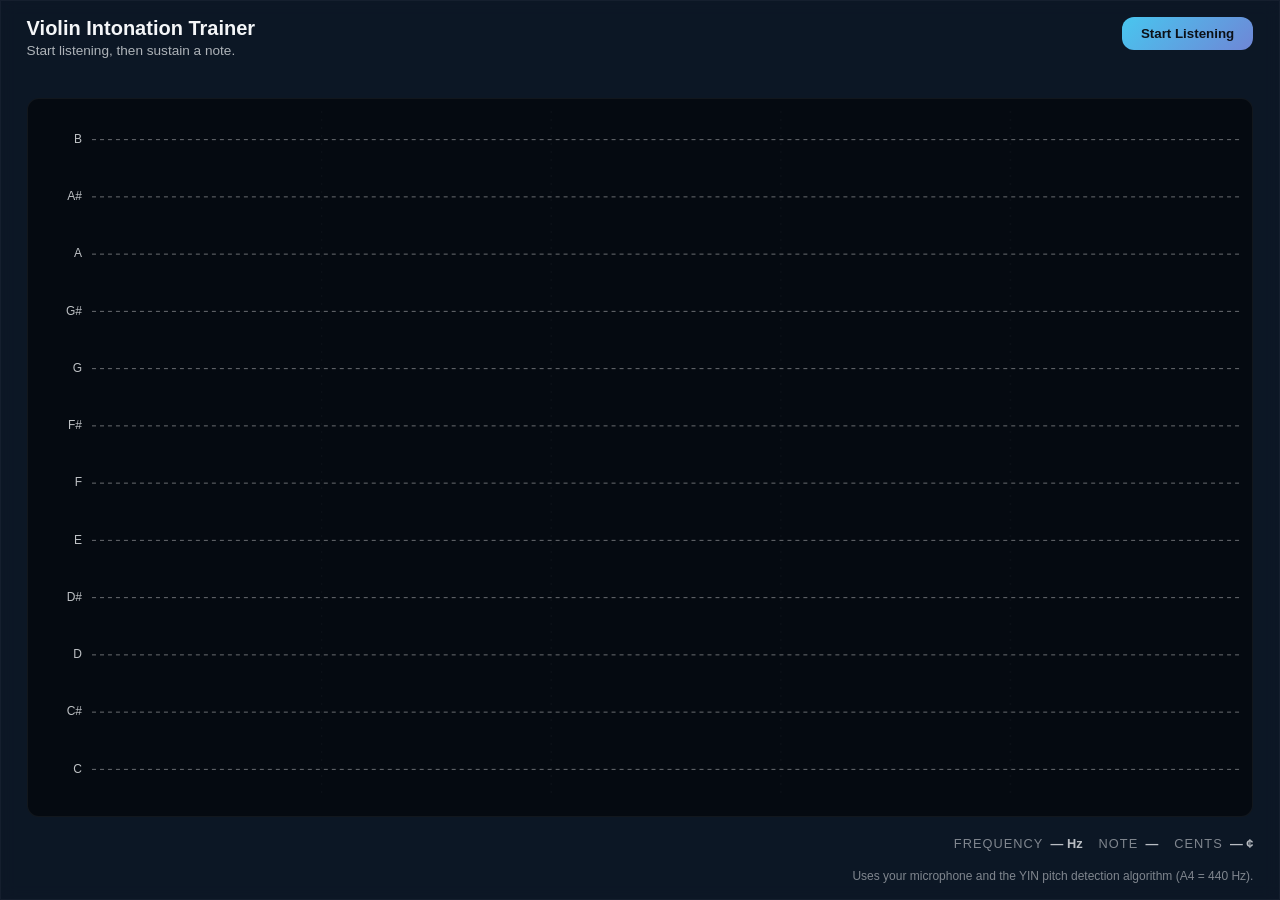
==== index.html @ 32db84ec "First commit" ====
<!DOCTYPE html>
<html lang="en">
  <head>
    <meta charset="UTF-8" />
    <meta name="viewport" content="width=device-width, initial-scale=1.0" />
    <title>Violin Intonation Trainer</title>
    <link rel="stylesheet" href="styles.css" />
  </head>
  <body>
    <main class="app">
      <header class="app__header">
        <div class="app__title">
          <h1>Violin Intonation Trainer</h1>
          <p>Start listening, then sustain a note.</p>
        </div>
        <button id="start-button" class="app__start">Start Listening</button>
        <p id="status-message" class="app__status"></p>
      </header>
      <section class="app__visualizer">
        <canvas id="pitch-canvas"></canvas>
      </section>
      <section class="app__readout">
        <div>
          <span class="readout__label">Frequency</span>
          <span id="frequency" class="readout__value">— Hz</span>
        </div>
        <div>
          <span class="readout__label">Note</span>
          <span id="note" class="readout__value">—</span>
        </div>
        <div>
          <span class="readout__label">Cents</span>
          <span id="cents" class="readout__value">— ¢</span>
        </div>
      </section>
      <footer class="app__footer">
        Uses your microphone and the YIN pitch detection algorithm (A4 = 440 Hz).
      </footer>
    </main>
    <script type="module" src="main.js"></script>
  </body>
</html>
---- styles.css ----
* {
  box-sizing: border-box;
  margin: 0;
  padding: 0;
}

html,
body {
  height: 100%;
}

body {
  font-family: -apple-system, BlinkMacSystemFont, "Segoe UI", sans-serif;
  background: #0c1118;
  color: #f4f6f8;
  min-height: 100vh;
  display: flex;
  flex-direction: column;
}

.app {
  flex: 1;
  display: grid;
  grid-template-rows: min-content 1fr min-content;
  grid-template-columns: minmax(0, 1fr);
  gap: 0.75rem;
  padding: 1rem clamp(1rem, 2vw, 2rem);
  background: rgba(13, 25, 41, 0.82);
  border: 1px solid rgba(255, 255, 255, 0.04);
  border-radius: 0;
  backdrop-filter: blur(8px);
  margin: 0;
  width: 100%;
}
.app__header {
  display: flex;
  align-items: flex-start;
  justify-content: space-between;
  gap: 0.75rem;
  flex-wrap: wrap;
}

.app__title {
  display: flex;
  flex-direction: column;
  gap: 0.2rem;
  flex: 1 1 auto;
}

.app__title h1 {
  font-size: 1.25rem;
  font-weight: 600;
}

.app__title p {
  font-size: 0.85rem;
  color: rgba(244, 246, 248, 0.7);
}

.app__status {
  font-size: 0.75rem;
  color: rgba(244, 246, 248, 0.6);
  flex: 1 1 100%;
  text-align: right;
  min-height: 1rem;
  order: 3;
}

.app__start {
  appearance: none;
  border: none;
  border-radius: 0.75rem;
  background: linear-gradient(135deg, #48c6ef 0%, #6f86d6 100%);
  padding: 0.55rem 1.2rem;
  color: #0c1118;
  font-weight: 600;
  cursor: pointer;
  transition: transform 0.15s ease, box-shadow 0.15s ease, opacity 0.15s ease;
  order: 2;
}

.app__start:disabled {
  cursor: default;
  opacity: 0.6;
}

.app__start:not(:disabled):hover {
  transform: translateY(-1px);
  box-shadow: 0 8px 16px rgba(111, 134, 214, 0.25);
}

.app__visualizer {
  position: relative;
  min-height: 240px;
  height: 100%;
  border-radius: 12px;
  background: rgba(6, 10, 17, 0.92);
  border: 1px solid rgba(255, 255, 255, 0.05);
  overflow: hidden;
  display: flex;
}

.app__visualizer canvas {
  flex: 1;
  width: 100%;
  height: 100%;
  display: block;
}

.app__readout {
  display: flex;
  justify-content: flex-end;
  gap: 1rem;
  font-size: 0.8rem;
  color: rgba(244, 246, 248, 0.75);
  padding: 0.4rem 0;
  flex-wrap: wrap;
}

.app__readout > div {
  display: inline-flex;
  align-items: baseline;
  gap: 0.25rem;
}

.app__footer {
  font-size: 0.75rem;
  color: rgba(244, 246, 248, 0.5);
  text-align: right;
}

.readout__label {
  text-transform: uppercase;
  letter-spacing: 0.08em;
  margin-right: 0.2rem;
  color: rgba(244, 246, 248, 0.5);
}

.readout__value {
  font-variant-numeric: tabular-nums;
  font-weight: 600;
}
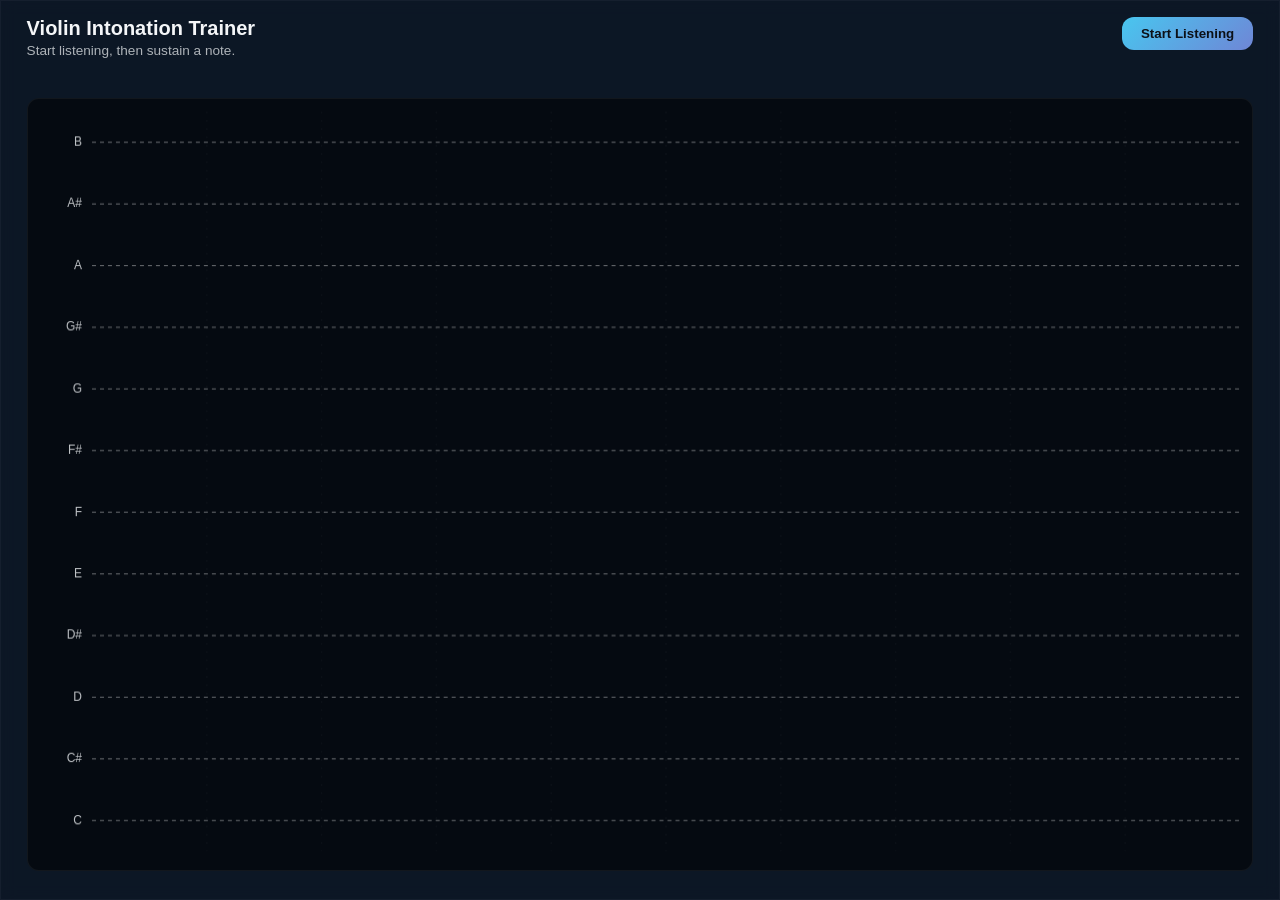
==== commit dc44aa79: "Removed most of the flashy status display" ====
--- a/index.html
+++ b/index.html
@@ -19,7 +19,7 @@
       <section class="app__visualizer">
         <canvas id="pitch-canvas"></canvas>
       </section>
-      <section class="app__readout">
+      <section id="readouts-container" class="app__readout">
         <div>
           <span class="readout__label">Frequency</span>
           <span id="frequency" class="readout__value">— Hz</span>
@@ -33,9 +33,9 @@
           <span id="cents" class="readout__value">— ¢</span>
         </div>
       </section>
-      <footer class="app__footer">
-        Uses your microphone and the YIN pitch detection algorithm (A4 = 440 Hz).
-      </footer>
+<!--      <footer class="app__footer">-->
+<!--        Uses your microphone and the YIN pitch detection algorithm (A4 = 440 Hz).-->
+<!--      </footer>-->
     </main>
     <script type="module" src="main.js"></script>
   </body>
